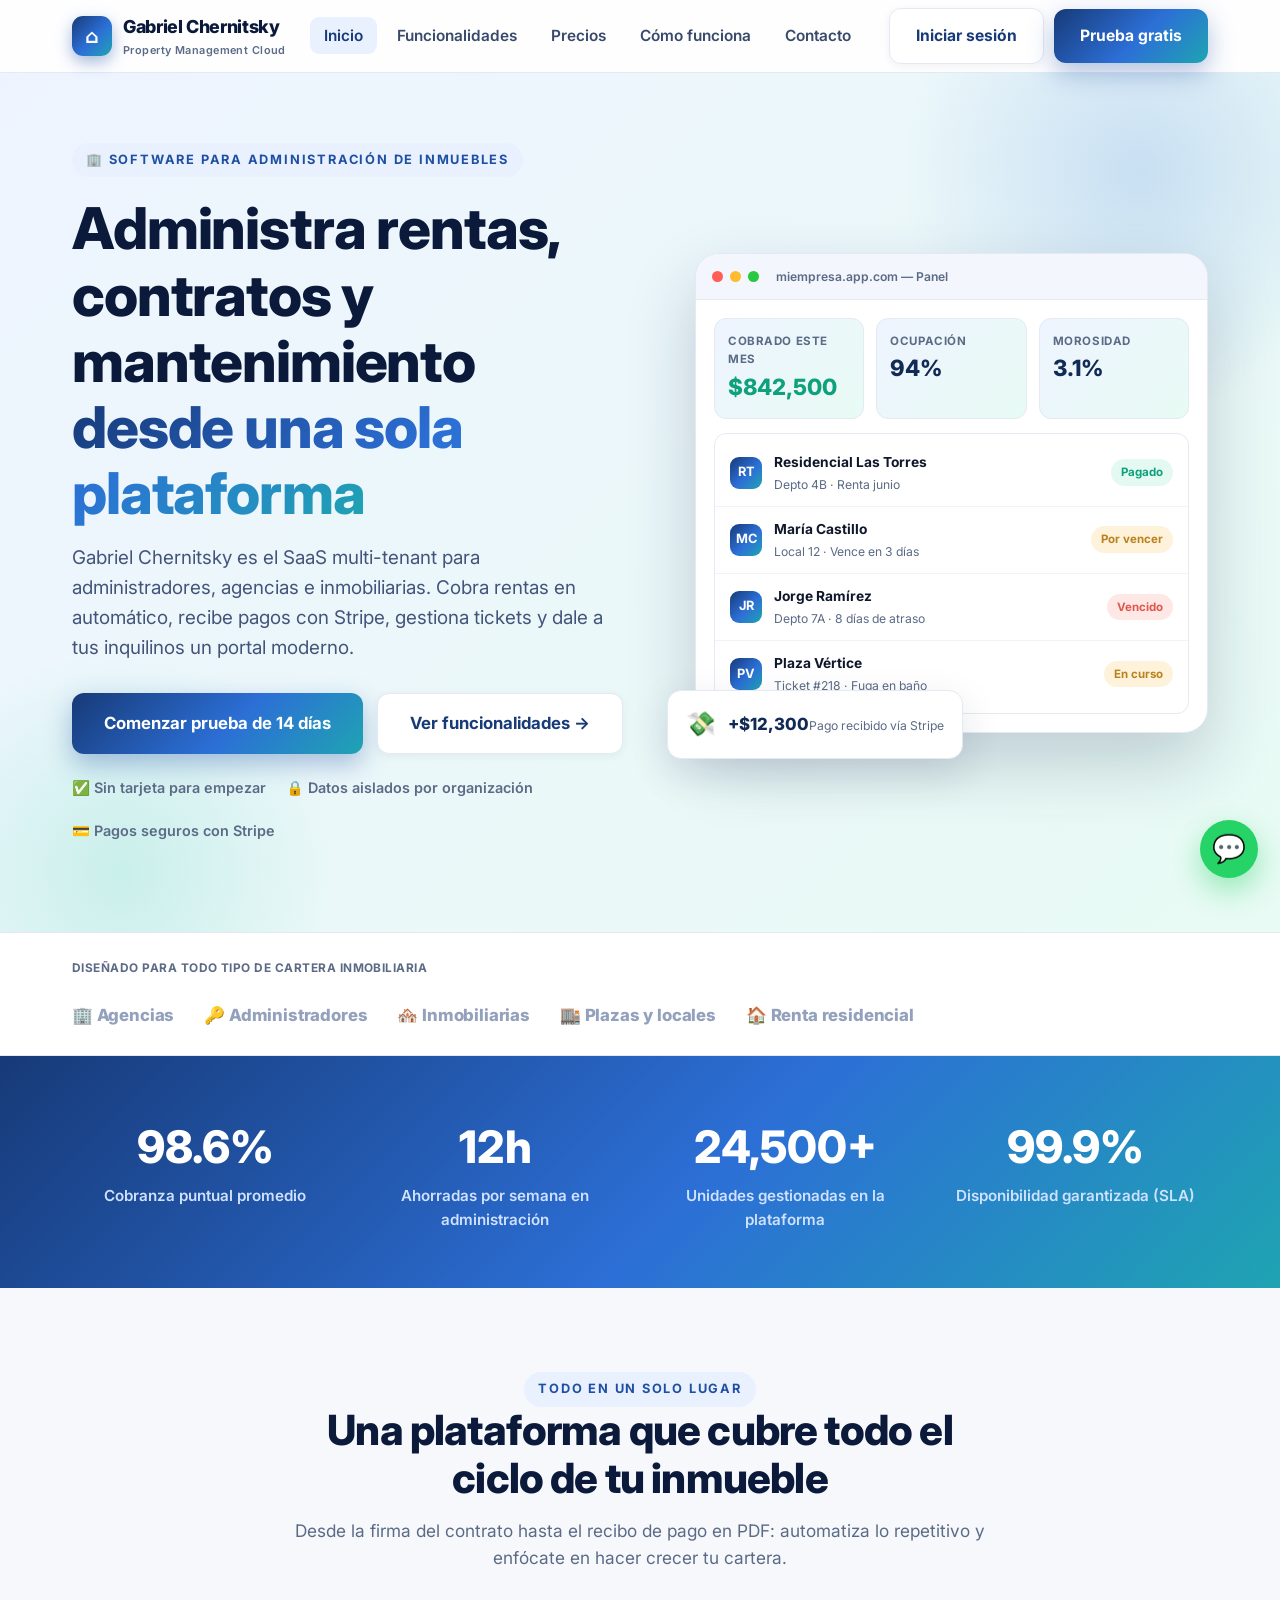
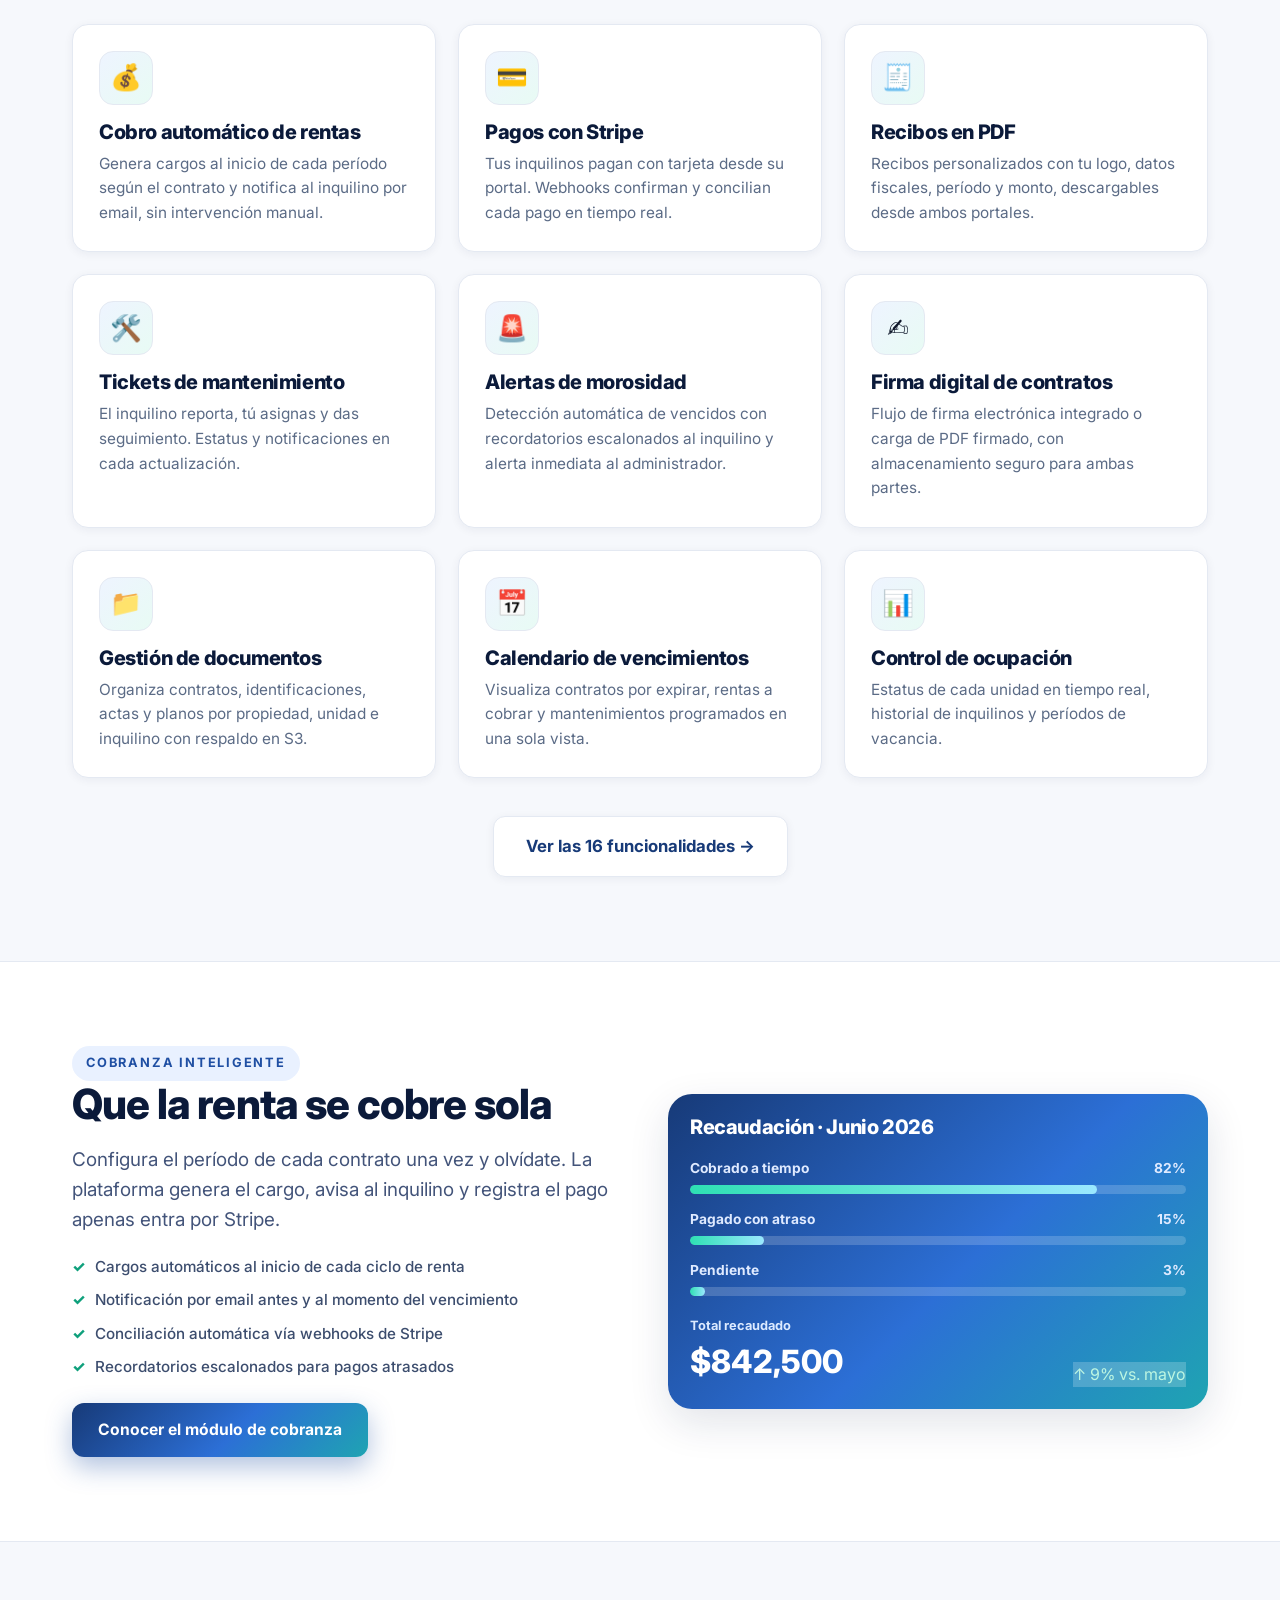
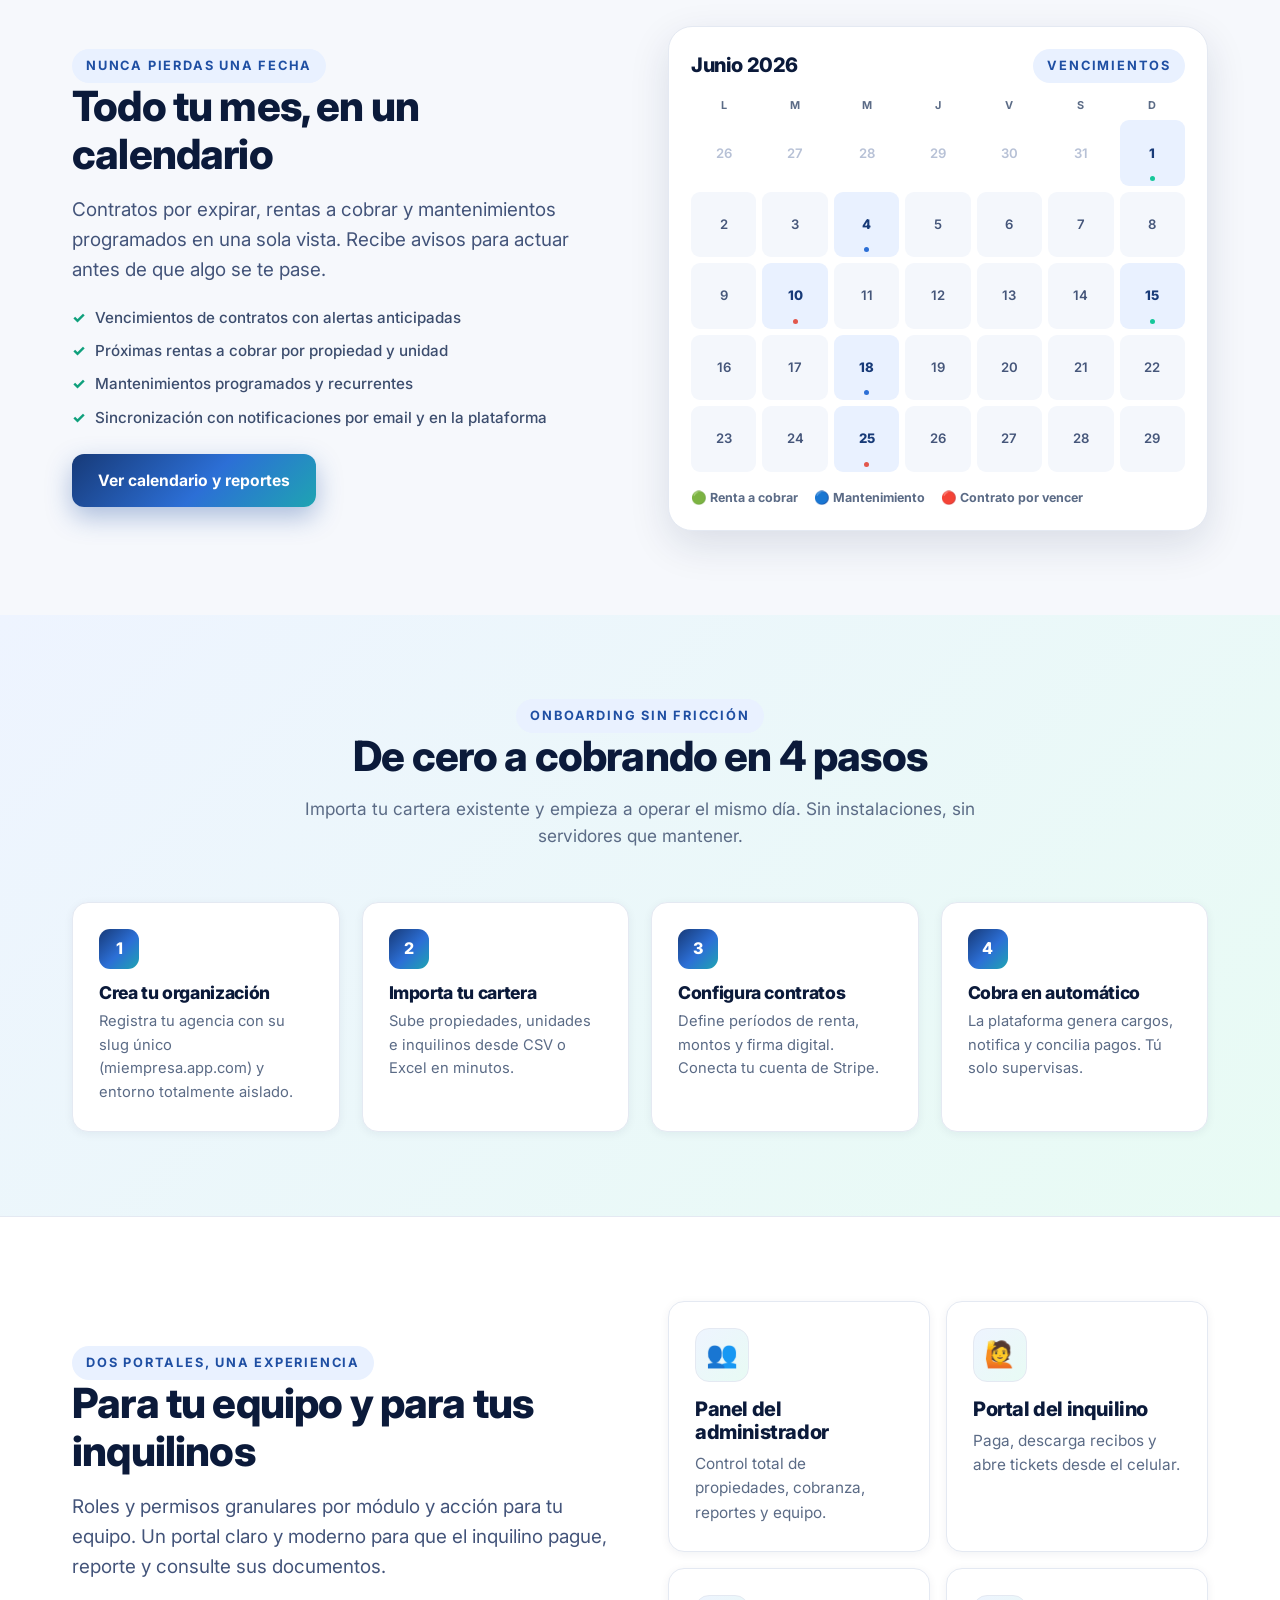
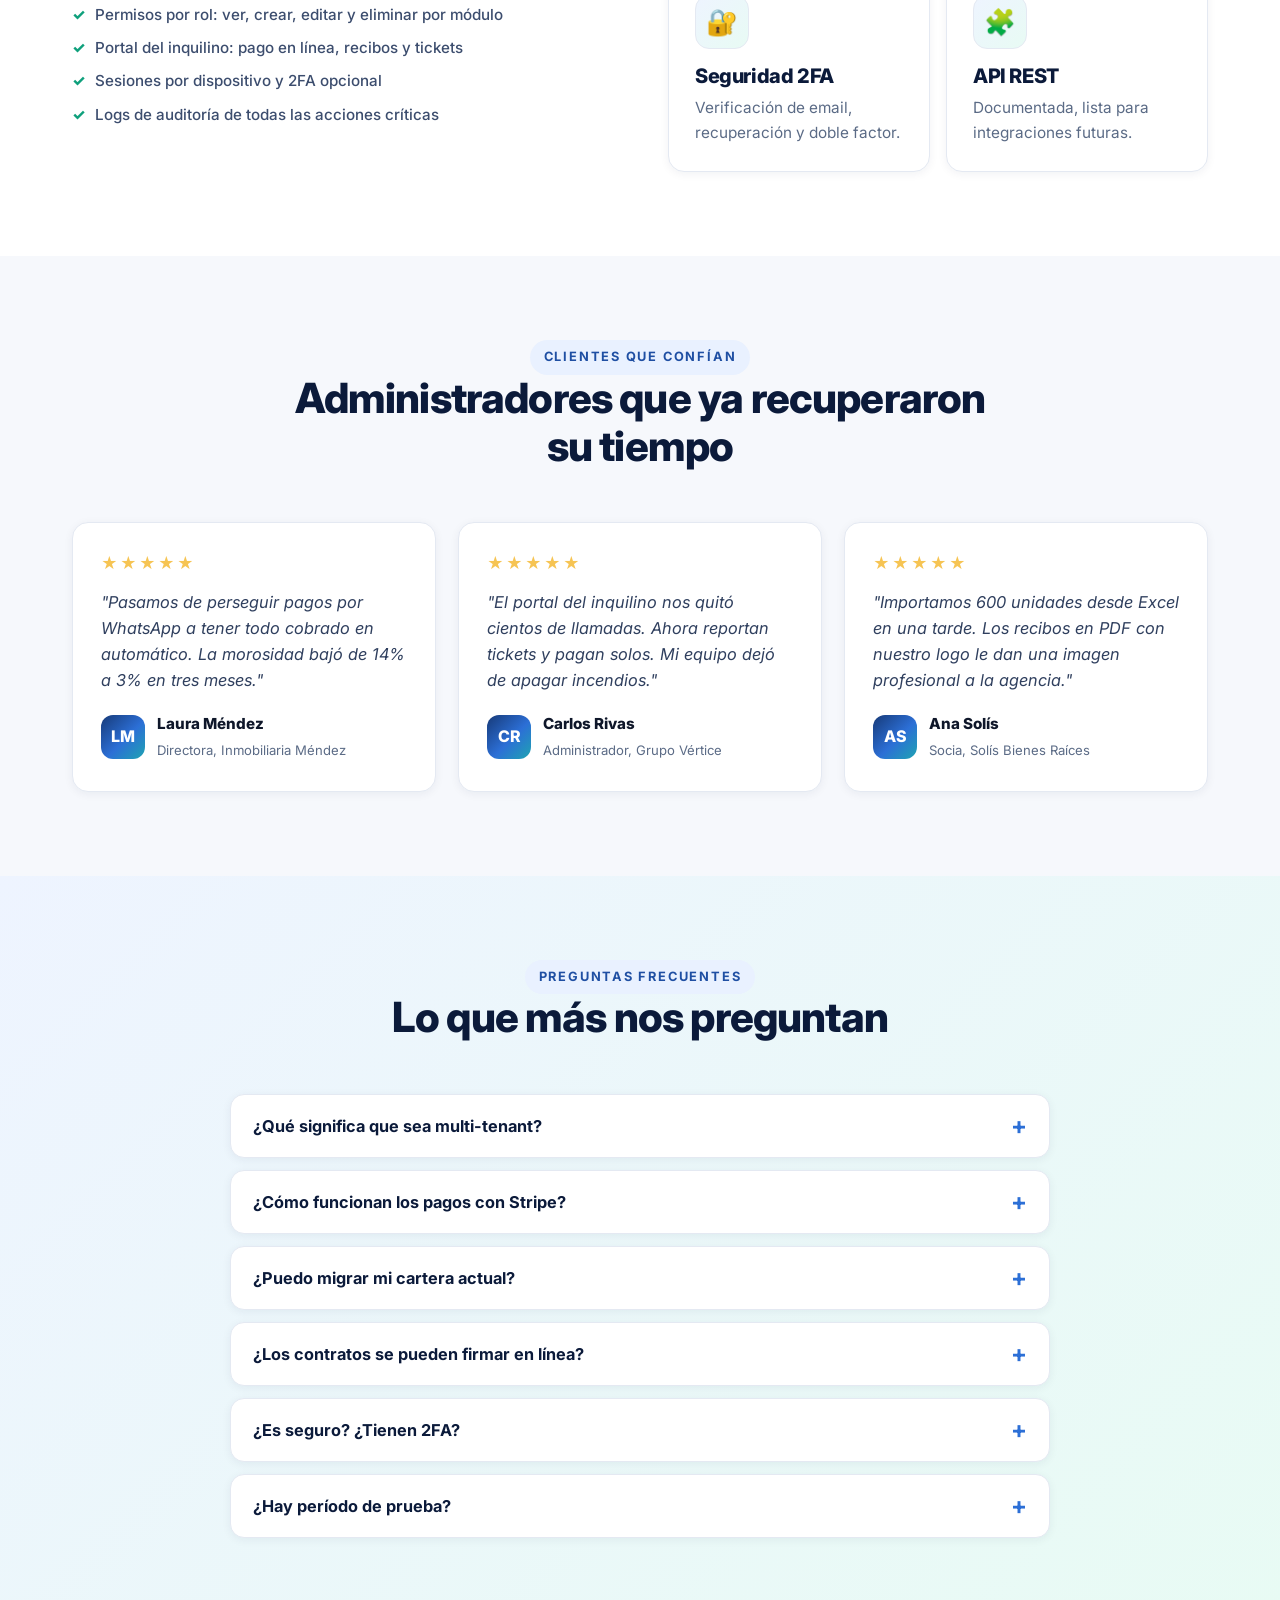
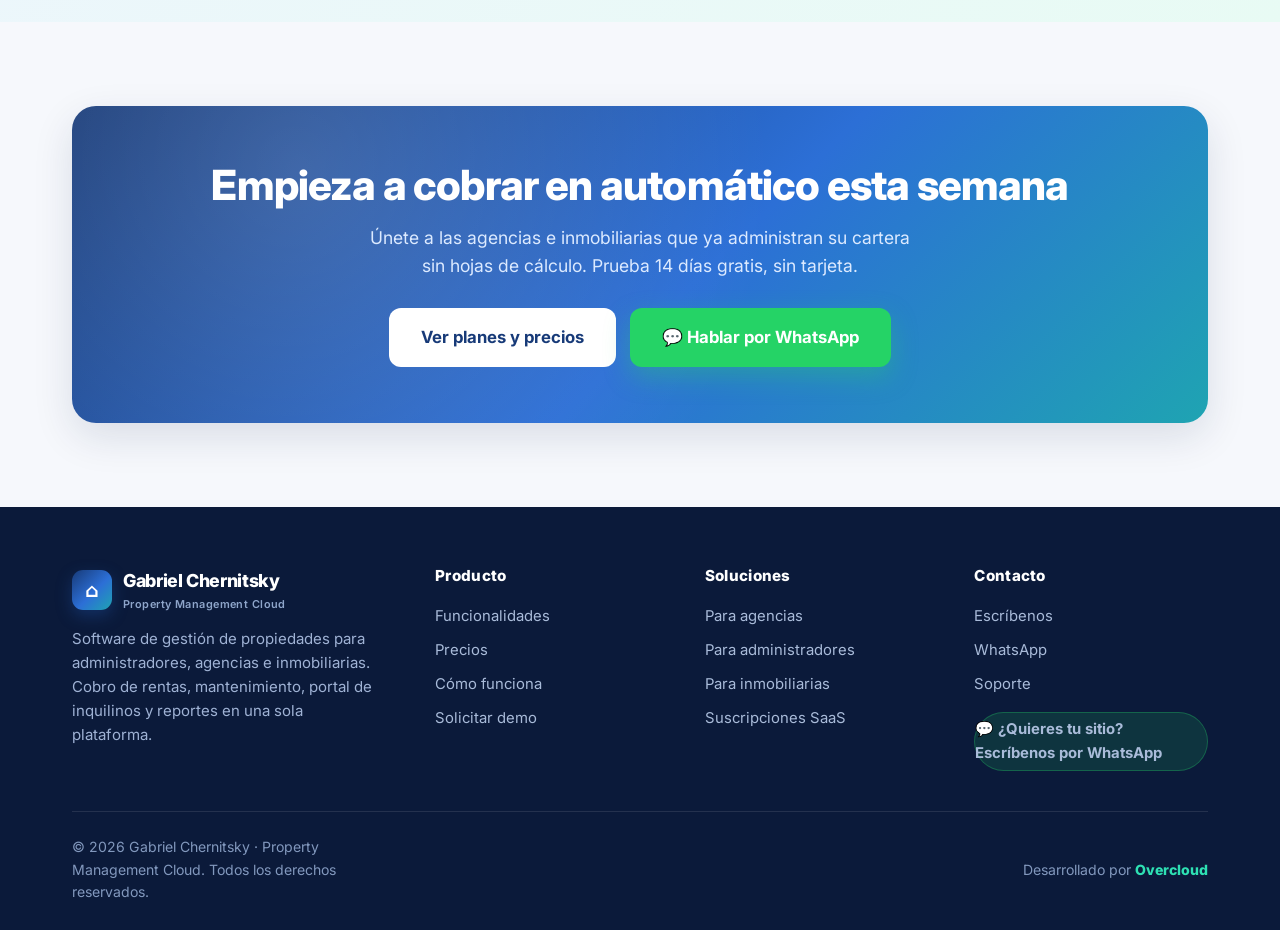
==== index.html @ b61ee00a "build" ====
<!DOCTYPE html>
<html lang="es">
<head>
<meta charset="UTF-8">
<meta name="viewport" content="width=device-width, initial-scale=1.0">
<title>Gabriel Chernitsky — Software de gestión de propiedades y rentas</title>
<meta name="description" content="Plataforma SaaS multi-tenant para administradores, agencias e inmobiliarias: cobro automático de rentas, pagos con Stripe, tickets de mantenimiento, portal de inquilinos y reportes.">
<link rel="preconnect" href="https://fonts.googleapis.com">
<link rel="preconnect" href="https://fonts.gstatic.com" crossorigin>
<link href="https://fonts.googleapis.com/css2?family=Inter:wght@400;500;600;700;800&display=swap" rel="stylesheet">
<link rel="stylesheet" href="styles.css">
<link rel="icon" href="data:image/svg+xml,%3Csvg xmlns='http://www.w3.org/2000/svg' viewBox='0 0 64 64'%3E%3Crect width='64' height='64' rx='14' fill='%232c6fd6'/%3E%3Ctext x='50%25' y='54%25' font-size='38' text-anchor='middle' dominant-baseline='middle' font-family='Arial' fill='white'%3E%E2%8C%82%3C/text%3E%3C/svg%3E">
</head>
<body>

<!-- HEADER -->
<header class="header">
  <div class="container">
    <nav class="nav">
      <a class="brand" href="index.html">
        <span class="brand-mark">⌂</span>
        <span>Gabriel Chernitsky<small>Property Management Cloud</small></span>
      </a>
      <ul class="nav-links">
        <li><a href="index.html" class="active">Inicio</a></li>
        <li><a href="funcionalidades.html">Funcionalidades</a></li>
        <li><a href="precios.html">Precios</a></li>
        <li><a href="index.html#como-funciona">Cómo funciona</a></li>
        <li><a href="contacto.html">Contacto</a></li>
      </ul>
      <div class="nav-cta">
        <a class="btn btn-ghost" href="contacto.html">Iniciar sesión</a>
        <a class="btn btn-primary" href="precios.html">Prueba gratis</a>
      </div>
      <button class="nav-toggle" aria-label="Menú"><span></span><span></span><span></span></button>
    </nav>
  </div>
</header>

<!-- HERO -->
<section class="hero">
  <div class="container">
    <div class="hero-copy">
      <span class="eyebrow">🏢 Software para administración de inmuebles</span>
      <h1>Administra rentas, contratos y mantenimiento <span class="grad">desde una sola plataforma</span></h1>
      <p class="lead">Gabriel Chernitsky es el SaaS multi-tenant para administradores, agencias e inmobiliarias. Cobra rentas en automático, recibe pagos con Stripe, gestiona tickets y dale a tus inquilinos un portal moderno.</p>
      <div class="hero-actions">
        <a class="btn btn-primary btn-lg" href="precios.html">Comenzar prueba de 14 días</a>
        <a class="btn btn-ghost btn-lg" href="funcionalidades.html">Ver funcionalidades →</a>
      </div>
      <div class="hero-trust">
        <span>✅ Sin tarjeta para empezar</span>
        <span>🔒 Datos aislados por organización</span>
        <span>💳 Pagos seguros con Stripe</span>
      </div>
    </div>
    <div class="hero-visual">
      <div class="mock">
        <div class="mock-bar"><i></i><i></i><i></i><small>miempresa.app.com — Panel</small></div>
        <div class="mock-body">
          <div class="mock-row">
            <div class="mini-stat"><div class="k">Cobrado este mes</div><div class="v up">$842,500</div></div>
            <div class="mini-stat"><div class="k">Ocupación</div><div class="v">94%</div></div>
            <div class="mini-stat"><div class="k">Morosidad</div><div class="v">3.1%</div></div>
          </div>
          <div class="mock-list">
            <div class="mock-li"><span class="av">RT</span><span><span class="nm">Residencial Las Torres</span><br><span class="sub">Depto 4B · Renta junio</span></span><span class="pill pill-ok">Pagado</span></div>
            <div class="mock-li"><span class="av">MC</span><span><span class="nm">María Castillo</span><br><span class="sub">Local 12 · Vence en 3 días</span></span><span class="pill pill-warn">Por vencer</span></div>
            <div class="mock-li"><span class="av">JR</span><span><span class="nm">Jorge Ramírez</span><br><span class="sub">Depto 7A · 8 días de atraso</span></span><span class="pill pill-due">Vencido</span></div>
            <div class="mock-li"><span class="av">PV</span><span><span class="nm">Plaza Vértice</span><br><span class="sub">Ticket #218 · Fuga en baño</span></span><span class="pill pill-warn">En curso</span></div>
          </div>
        </div>
      </div>
      <div class="float-card">
        <span class="ic">💸</span>
        <span><span class="t">+$12,300</span><span class="s">Pago recibido vía Stripe</span></span>
      </div>
    </div>
  </div>
</section>

<!-- TRUST STRIP -->
<section class="strip">
  <div class="container">
    <small>Diseñado para todo tipo de cartera inmobiliaria</small>
    <div class="strip-logos">
      <span>🏢 Agencias</span>
      <span>🔑 Administradores</span>
      <span>🏘️ Inmobiliarias</span>
      <span>🏬 Plazas y locales</span>
      <span>🏠 Renta residencial</span>
    </div>
  </div>
</section>

<!-- STATS -->
<section class="stats section--tight">
  <div class="container">
    <div class="grid">
      <div class="stat"><div class="num"><span data-count="98.6" data-suffix="%">0</span></div><div class="lbl">Cobranza puntual promedio</div></div>
      <div class="stat"><div class="num"><span data-count="12">0</span>h</div><div class="lbl">Ahorradas por semana en administración</div></div>
      <div class="stat"><div class="num"><span data-count="24500" data-suffix="+">0</span></div><div class="lbl">Unidades gestionadas en la plataforma</div></div>
      <div class="stat"><div class="num"><span data-count="99.9" data-suffix="%">0</span></div><div class="lbl">Disponibilidad garantizada (SLA)</div></div>
    </div>
  </div>
</section>

<!-- FEATURES -->
<section class="section" id="funcionalidades">
  <div class="container">
    <div class="section-head reveal">
      <span class="eyebrow">Todo en un solo lugar</span>
      <h2>Una plataforma que cubre todo el ciclo de tu inmueble</h2>
      <p>Desde la firma del contrato hasta el recibo de pago en PDF: automatiza lo repetitivo y enfócate en hacer crecer tu cartera.</p>
    </div>
    <div class="grid-3">
      <div class="card reveal"><div class="ico">💰</div><h3>Cobro automático de rentas</h3><p>Genera cargos al inicio de cada período según el contrato y notifica al inquilino por email, sin intervención manual.</p></div>
      <div class="card reveal"><div class="ico">💳</div><h3>Pagos con Stripe</h3><p>Tus inquilinos pagan con tarjeta desde su portal. Webhooks confirman y concilian cada pago en tiempo real.</p></div>
      <div class="card reveal"><div class="ico">🧾</div><h3>Recibos en PDF</h3><p>Recibos personalizados con tu logo, datos fiscales, período y monto, descargables desde ambos portales.</p></div>
      <div class="card reveal"><div class="ico">🛠️</div><h3>Tickets de mantenimiento</h3><p>El inquilino reporta, tú asignas y das seguimiento. Estatus y notificaciones en cada actualización.</p></div>
      <div class="card reveal"><div class="ico">🚨</div><h3>Alertas de morosidad</h3><p>Detección automática de vencidos con recordatorios escalonados al inquilino y alerta inmediata al administrador.</p></div>
      <div class="card reveal"><div class="ico">✍️</div><h3>Firma digital de contratos</h3><p>Flujo de firma electrónica integrado o carga de PDF firmado, con almacenamiento seguro para ambas partes.</p></div>
      <div class="card reveal"><div class="ico">📁</div><h3>Gestión de documentos</h3><p>Organiza contratos, identificaciones, actas y planos por propiedad, unidad e inquilino con respaldo en S3.</p></div>
      <div class="card reveal"><div class="ico">📅</div><h3>Calendario de vencimientos</h3><p>Visualiza contratos por expirar, rentas a cobrar y mantenimientos programados en una sola vista.</p></div>
      <div class="card reveal"><div class="ico">📊</div><h3>Control de ocupación</h3><p>Estatus de cada unidad en tiempo real, historial de inquilinos y períodos de vacancia.</p></div>
    </div>
    <div style="text-align:center; margin-top:38px" class="reveal">
      <a class="btn btn-ghost btn-lg" href="funcionalidades.html">Ver las 16 funcionalidades →</a>
    </div>
  </div>
</section>

<!-- SPLIT 1: cobranza -->
<section class="section" style="background:#fff; border-top:1px solid var(--line); border-bottom:1px solid var(--line)">
  <div class="container">
    <div class="split">
      <div class="split-copy reveal">
        <span class="eyebrow">Cobranza inteligente</span>
        <h2>Que la renta se cobre sola</h2>
        <p class="lead">Configura el período de cada contrato una vez y olvídate. La plataforma genera el cargo, avisa al inquilino y registra el pago apenas entra por Stripe.</p>
        <ul class="feat-list">
          <li>Cargos automáticos al inicio de cada ciclo de renta</li>
          <li>Notificación por email antes y al momento del vencimiento</li>
          <li>Conciliación automática vía webhooks de Stripe</li>
          <li>Recordatorios escalonados para pagos atrasados</li>
        </ul>
        <div style="margin-top:24px"><a class="btn btn-primary" href="funcionalidades.html#cobranza">Conocer el módulo de cobranza</a></div>
      </div>
      <div class="split-media reveal">
        <div class="panel panel-grad">
          <h3 style="margin-bottom:18px">Recaudación · Junio 2026</h3>
          <div class="bar"><div class="top"><span>Cobrado a tiempo</span><span>82%</span></div><div class="track"><div class="fill" style="width:82%"></div></div></div>
          <div class="bar"><div class="top"><span>Pagado con atraso</span><span>15%</span></div><div class="track"><div class="fill" style="width:15%"></div></div></div>
          <div class="bar"><div class="top"><span>Pendiente</span><span>3%</span></div><div class="track"><div class="fill" style="width:3%"></div></div></div>
          <div style="margin-top:20px; display:flex; justify-content:space-between; align-items:flex-end">
            <div><div style="font-size:.8rem; color:#dceaff; font-weight:700">Total recaudado</div><div class="big" style="font-size:2rem; font-weight:800">$842,500</div></div>
            <span class="pill pill-ok" style="background:rgba(255,255,255,.2); color:#bdf6e2">↑ 9% vs. mayo</span>
          </div>
        </div>
      </div>
    </div>
  </div>
</section>

<!-- SPLIT 2: calendario -->
<section class="section">
  <div class="container">
    <div class="split split--rev">
      <div class="split-media reveal">
        <div class="panel">
          <div style="display:flex; justify-content:space-between; align-items:center; margin-bottom:14px">
            <h3>Junio 2026</h3>
            <span class="eyebrow">Vencimientos</span>
          </div>
          <div class="cal">
            <span class="dow">L</span><span class="dow">M</span><span class="dow">M</span><span class="dow">J</span><span class="dow">V</span><span class="dow">S</span><span class="dow">D</span>
            <span class="d muted">26</span><span class="d muted">27</span><span class="d muted">28</span><span class="d muted">29</span><span class="d muted">30</span><span class="d muted">31</span><span class="d pay has">1</span>
            <span class="d">2</span><span class="d">3</span><span class="d has">4</span><span class="d">5</span><span class="d">6</span><span class="d">7</span><span class="d">8</span>
            <span class="d">9</span><span class="d due has">10</span><span class="d">11</span><span class="d">12</span><span class="d">13</span><span class="d">14</span><span class="d pay has">15</span>
            <span class="d">16</span><span class="d">17</span><span class="d has">18</span><span class="d">19</span><span class="d">20</span><span class="d">21</span><span class="d">22</span>
            <span class="d">23</span><span class="d">24</span><span class="d due has">25</span><span class="d">26</span><span class="d">27</span><span class="d">28</span><span class="d">29</span>
          </div>
          <div style="display:flex; gap:16px; margin-top:16px; font-size:.78rem; font-weight:700; color:var(--muted)">
            <span>🟢 Renta a cobrar</span><span>🔵 Mantenimiento</span><span>🔴 Contrato por vencer</span>
          </div>
        </div>
      </div>
      <div class="split-copy reveal">
        <span class="eyebrow">Nunca pierdas una fecha</span>
        <h2>Todo tu mes, en un calendario</h2>
        <p class="lead">Contratos por expirar, rentas a cobrar y mantenimientos programados en una sola vista. Recibe avisos para actuar antes de que algo se te pase.</p>
        <ul class="feat-list">
          <li>Vencimientos de contratos con alertas anticipadas</li>
          <li>Próximas rentas a cobrar por propiedad y unidad</li>
          <li>Mantenimientos programados y recurrentes</li>
          <li>Sincronización con notificaciones por email y en la plataforma</li>
        </ul>
        <div style="margin-top:24px"><a class="btn btn-primary" href="funcionalidades.html#calendario">Ver calendario y reportes</a></div>
      </div>
    </div>
  </div>
</section>

<!-- HOW IT WORKS -->
<section class="section" id="como-funciona" style="background:var(--grad-soft)">
  <div class="container">
    <div class="section-head reveal">
      <span class="eyebrow">Onboarding sin fricción</span>
      <h2>De cero a cobrando en 4 pasos</h2>
      <p>Importa tu cartera existente y empieza a operar el mismo día. Sin instalaciones, sin servidores que mantener.</p>
    </div>
    <div class="steps">
      <div class="step reveal"><div class="n">1</div><h3>Crea tu organización</h3><p>Registra tu agencia con su slug único (miempresa.app.com) y entorno totalmente aislado.</p></div>
      <div class="step reveal"><div class="n">2</div><h3>Importa tu cartera</h3><p>Sube propiedades, unidades e inquilinos desde CSV o Excel en minutos.</p></div>
      <div class="step reveal"><div class="n">3</div><h3>Configura contratos</h3><p>Define períodos de renta, montos y firma digital. Conecta tu cuenta de Stripe.</p></div>
      <div class="step reveal"><div class="n">4</div><h3>Cobra en automático</h3><p>La plataforma genera cargos, notifica y concilia pagos. Tú solo supervisas.</p></div>
    </div>
  </div>
</section>

<!-- PORTALES split -->
<section class="section" style="background:#fff; border-top:1px solid var(--line)">
  <div class="container">
    <div class="split">
      <div class="split-copy reveal">
        <span class="eyebrow">Dos portales, una experiencia</span>
        <h2>Para tu equipo y para tus inquilinos</h2>
        <p class="lead">Roles y permisos granulares por módulo y acción para tu equipo. Un portal claro y moderno para que el inquilino pague, reporte y consulte sus documentos.</p>
        <ul class="feat-list">
          <li>Permisos por rol: ver, crear, editar y eliminar por módulo</li>
          <li>Portal del inquilino: pago en línea, recibos y tickets</li>
          <li>Sesiones por dispositivo y 2FA opcional</li>
          <li>Logs de auditoría de todas las acciones críticas</li>
        </ul>
      </div>
      <div class="split-media reveal">
        <div class="grid-2" style="gap:16px">
          <div class="card"><div class="ico">👥</div><h3>Panel del administrador</h3><p>Control total de propiedades, cobranza, reportes y equipo.</p></div>
          <div class="card"><div class="ico">🙋</div><h3>Portal del inquilino</h3><p>Paga, descarga recibos y abre tickets desde el celular.</p></div>
          <div class="card"><div class="ico">🔐</div><h3>Seguridad 2FA</h3><p>Verificación de email, recuperación y doble factor.</p></div>
          <div class="card"><div class="ico">🧩</div><h3>API REST</h3><p>Documentada, lista para integraciones futuras.</p></div>
        </div>
      </div>
    </div>
  </div>
</section>

<!-- TESTIMONIALS -->
<section class="section">
  <div class="container">
    <div class="section-head reveal">
      <span class="eyebrow">Clientes que confían</span>
      <h2>Administradores que ya recuperaron su tiempo</h2>
    </div>
    <div class="grid-3">
      <div class="quote reveal">
        <div class="stars">★★★★★</div>
        <p>"Pasamos de perseguir pagos por WhatsApp a tener todo cobrado en automático. La morosidad bajó de 14% a 3% en tres meses."</p>
        <div class="who"><span class="av">LM</span><span><span class="nm">Laura Méndez</span><br><span class="rl">Directora, Inmobiliaria Méndez</span></span></div>
      </div>
      <div class="quote reveal">
        <div class="stars">★★★★★</div>
        <p>"El portal del inquilino nos quitó cientos de llamadas. Ahora reportan tickets y pagan solos. Mi equipo dejó de apagar incendios."</p>
        <div class="who"><span class="av">CR</span><span><span class="nm">Carlos Rivas</span><br><span class="rl">Administrador, Grupo Vértice</span></span></div>
      </div>
      <div class="quote reveal">
        <div class="stars">★★★★★</div>
        <p>"Importamos 600 unidades desde Excel en una tarde. Los recibos en PDF con nuestro logo le dan una imagen profesional a la agencia."</p>
        <div class="who"><span class="av">AS</span><span><span class="nm">Ana Solís</span><br><span class="rl">Socia, Solís Bienes Raíces</span></span></div>
      </div>
    </div>
  </div>
</section>

<!-- FAQ -->
<section class="section" style="background:var(--grad-soft)">
  <div class="container">
    <div class="section-head reveal">
      <span class="eyebrow">Preguntas frecuentes</span>
      <h2>Lo que más nos preguntan</h2>
    </div>
    <div class="faq">
      <div class="faq-item reveal"><button class="faq-q">¿Qué significa que sea multi-tenant?<span class="x">+</span></button><div class="faq-a"><p>Cada organización (agencia o administrador) opera en un entorno completamente aislado, con sus propios datos, configuración y subdominio o slug único como miempresa.app.com. Tus datos jamás se mezclan con los de otra organización.</p></div></div>
      <div class="faq-item reveal"><button class="faq-q">¿Cómo funcionan los pagos con Stripe?<span class="x">+</span></button><div class="faq-a"><p>Conectas tu cuenta de Stripe y tus inquilinos pagan con tarjeta de crédito o débito desde su portal. Los webhooks confirman cada pago en automático y concilian el saldo del contrato sin que tengas que registrar nada a mano.</p></div></div>
      <div class="faq-item reveal"><button class="faq-q">¿Puedo migrar mi cartera actual?<span class="x">+</span></button><div class="faq-a"><p>Sí. La importación masiva acepta archivos CSV y Excel para cargar propiedades, unidades e inquilinos. Es ideal para hacer onboarding rápido de carteras grandes ya existentes.</p></div></div>
      <div class="faq-item reveal"><button class="faq-q">¿Los contratos se pueden firmar en línea?<span class="x">+</span></button><div class="faq-a"><p>Cuentas con un flujo de firma digital integrado, o puedes cargar el PDF ya firmado. Todo queda almacenado de forma segura y accesible para ambas partes.</p></div></div>
      <div class="faq-item reveal"><button class="faq-q">¿Es seguro? ¿Tienen 2FA?<span class="x">+</span></button><div class="faq-a"><p>Sí. Login con email y contraseña, verificación de email, recuperación de contraseña, sesiones por dispositivo y autenticación de dos factores (2FA) opcional. Además, registramos logs de auditoría de todas las acciones críticas.</p></div></div>
      <div class="faq-item reveal"><button class="faq-q">¿Hay período de prueba?<span class="x">+</span></button><div class="faq-a"><p>Sí, todos los planes incluyen 14 días de prueba gratuita sin tarjeta. Puedes hacer upgrade, downgrade o cancelar cuando quieras gracias a Stripe Billing.</p></div></div>
    </div>
  </div>
</section>

<!-- CTA -->
<section class="section">
  <div class="container">
    <div class="cta-band reveal">
      <h2>Empieza a cobrar en automático esta semana</h2>
      <p>Únete a las agencias e inmobiliarias que ya administran su cartera sin hojas de cálculo. Prueba 14 días gratis, sin tarjeta.</p>
      <div class="acts">
        <a class="btn btn-light btn-lg" href="precios.html">Ver planes y precios</a>
        <a class="btn btn-wa btn-lg" href="https://wa.me/5215594356241" target="_blank" rel="noopener">💬 Hablar por WhatsApp</a>
      </div>
    </div>
  </div>
</section>

<!-- FOOTER -->
<footer class="footer">
  <div class="container">
    <div class="footer-top">
      <div>
        <a class="brand" href="index.html"><span class="brand-mark">⌂</span><span>Gabriel Chernitsky<small>Property Management Cloud</small></span></a>
        <p>Software de gestión de propiedades para administradores, agencias e inmobiliarias. Cobro de rentas, mantenimiento, portal de inquilinos y reportes en una sola plataforma.</p>
      </div>
      <div class="footer-col">
        <h4>Producto</h4>
        <a href="funcionalidades.html">Funcionalidades</a>
        <a href="precios.html">Precios</a>
        <a href="index.html#como-funciona">Cómo funciona</a>
        <a href="contacto.html">Solicitar demo</a>
      </div>
      <div class="footer-col">
        <h4>Soluciones</h4>
        <a href="funcionalidades.html">Para agencias</a>
        <a href="funcionalidades.html">Para administradores</a>
        <a href="funcionalidades.html">Para inmobiliarias</a>
        <a href="precios.html">Suscripciones SaaS</a>
      </div>
      <div class="footer-col">
        <h4>Contacto</h4>
        <a href="contacto.html">Escríbenos</a>
        <a href="https://wa.me/5215594356241" target="_blank" rel="noopener">WhatsApp</a>
        <a href="contacto.html">Soporte</a>
        <a class="footer-wa" href="https://wa.me/5215594356241" target="_blank" rel="noopener" style="margin-top:10px">💬 ¿Quieres tu sitio? Escríbenos por WhatsApp</a>
      </div>
    </div>
    <div class="footer-bottom">
      <p>© <span data-year-now>2026</span> Gabriel Chernitsky · Property Management Cloud. Todos los derechos reservados.</p>
      <p>Desarrollado por <a class="oc" href="https://wa.me/5215594356241" target="_blank" rel="noopener">Overcloud</a></p>
    </div>
  </div>
</footer>

<a class="wa-float" href="https://wa.me/5215594356241" target="_blank" rel="noopener" aria-label="WhatsApp">💬</a>

<script src="main.js"></script>
</body>
</html>
---- styles.css ----
/* ===========================================================
   Gabriel Chernitsky — SaaS de Gestión de Propiedades
   Diseño por Overcloud
   =========================================================== */

:root {
  --brand-900: #0b1a3a;
  --brand-800: #112a56;
  --brand-700: #173a78;
  --brand-600: #1f4fa3;
  --brand-500: #2c6fd6;
  --brand-400: #4f93f0;
  --accent-500: #16c79a;
  --accent-400: #2ee0b3;
  --accent-600: #0fa07c;
  --gold: #f6c453;
  --ink: #0f172a;
  --muted: #5b6b86;
  --line: #e4e9f2;
  --bg: #f6f8fc;
  --white: #ffffff;
  --danger: #e2574c;
  --shadow-sm: 0 2px 10px rgba(15, 30, 70, .06);
  --shadow: 0 14px 40px rgba(15, 30, 70, .12);
  --shadow-lg: 0 30px 70px rgba(15, 30, 70, .20);
  --radius: 16px;
  --radius-lg: 24px;
  --grad-brand: linear-gradient(135deg, #173a78 0%, #2c6fd6 55%, #16c79a 130%);
  --grad-soft: linear-gradient(135deg, #eef4ff 0%, #e8fbf4 100%);
  --maxw: 1180px;
  --font: 'Inter', system-ui, -apple-system, 'Segoe UI', Roboto, Helvetica, Arial, sans-serif;
}

* { box-sizing: border-box; margin: 0; padding: 0; }
html { scroll-behavior: smooth; -webkit-text-size-adjust: 100%; }
body {
  font-family: var(--font);
  color: var(--ink);
  background: var(--bg);
  line-height: 1.6;
  overflow-x: hidden;
}
a { color: inherit; text-decoration: none; }
img { max-width: 100%; display: block; }
ul { list-style: none; }

.container { width: 100%; max-width: var(--maxw); margin: 0 auto; padding: 0 22px; }
.section { padding: 84px 0; }
.section--tight { padding: 56px 0; }

/* ---------- Typography ---------- */
h1, h2, h3, h4 { line-height: 1.15; letter-spacing: -.02em; font-weight: 800; color: var(--brand-900); }
h1 { font-size: clamp(2.1rem, 5vw, 3.6rem); }
h2 { font-size: clamp(1.7rem, 3.6vw, 2.6rem); }
h3 { font-size: 1.25rem; }
p { color: var(--muted); }
.lead { font-size: 1.18rem; color: #43547a; }

.eyebrow {
  display: inline-flex; align-items: center; gap: 8px;
  font-size: .8rem; font-weight: 700; letter-spacing: .14em; text-transform: uppercase;
  color: var(--brand-600); background: #e9f1ff; padding: 7px 14px; border-radius: 999px;
}
.eyebrow--light { color: #cfe1ff; background: rgba(255,255,255,.12); }

.section-head { max-width: 720px; margin: 0 auto 52px; text-align: center; }
.section-head p { margin-top: 14px; font-size: 1.08rem; }

/* ---------- Buttons ---------- */
.btn {
  display: inline-flex; align-items: center; justify-content: center; gap: 9px;
  font-weight: 700; font-size: .98rem; padding: 14px 26px; border-radius: 12px;
  cursor: pointer; border: 0; transition: transform .18s ease, box-shadow .18s ease, background .18s; white-space: nowrap;
}
.btn:active { transform: translateY(1px); }
.btn-primary { background: var(--grad-brand); color: #fff; box-shadow: 0 10px 26px rgba(31,79,163,.35); }
.btn-primary:hover { transform: translateY(-2px); box-shadow: 0 16px 34px rgba(31,79,163,.42); }
.btn-ghost { background: #fff; color: var(--brand-700); border: 1.5px solid var(--line); box-shadow: var(--shadow-sm); }
.btn-ghost:hover { border-color: var(--brand-400); color: var(--brand-600); transform: translateY(-2px); }
.btn-light { background: #fff; color: var(--brand-700); }
.btn-light:hover { transform: translateY(-2px); box-shadow: var(--shadow); }
.btn-wa { background: #25d366; color: #fff; box-shadow: 0 10px 26px rgba(37,211,102,.35); }
.btn-wa:hover { transform: translateY(-2px); box-shadow: 0 16px 32px rgba(37,211,102,.45); }
.btn-lg { padding: 16px 32px; font-size: 1.05rem; }
.btn-block { width: 100%; }

/* ---------- Header ---------- */
.header {
  position: sticky; top: 0; z-index: 100;
  background: rgba(255,255,255,.82); backdrop-filter: blur(14px);
  border-bottom: 1px solid var(--line);
}
.nav { display: flex; align-items: center; justify-content: space-between; height: 72px; gap: 20px; }
.brand { display: flex; align-items: center; gap: 11px; font-weight: 800; color: var(--brand-900); font-size: 1.12rem; letter-spacing: -.02em; }
.brand-mark {
  width: 40px; height: 40px; border-radius: 11px; background: var(--grad-brand);
  display: grid; place-items: center; color: #fff; font-size: 1.2rem; box-shadow: 0 6px 16px rgba(31,79,163,.4);
}
.brand small { display: block; font-size: .68rem; font-weight: 600; color: var(--muted); letter-spacing: .04em; }
.nav-links { display: flex; align-items: center; gap: 6px; }
.nav-links a { padding: 9px 14px; border-radius: 9px; font-weight: 600; color: #38496b; font-size: .96rem; transition: background .15s, color .15s; }
.nav-links a:hover { background: #eef3fb; color: var(--brand-700); }
.nav-links a.active { color: var(--brand-700); background: #e9f1ff; }
.nav-cta { display: flex; align-items: center; gap: 10px; }
.nav-toggle { display: none; background: none; border: 0; cursor: pointer; flex-direction: column; gap: 5px; padding: 8px; }
.nav-toggle span { width: 24px; height: 2.5px; background: var(--brand-800); border-radius: 2px; transition: .25s; }

/* ---------- Hero ---------- */
.hero { position: relative; background: var(--grad-soft); overflow: hidden; padding: 70px 0 90px; }
.hero::before {
  content: ""; position: absolute; top: -160px; right: -120px; width: 520px; height: 520px;
  background: radial-gradient(circle at center, rgba(44,111,214,.18), transparent 65%); border-radius: 50%;
}
.hero::after {
  content: ""; position: absolute; bottom: -180px; left: -120px; width: 480px; height: 480px;
  background: radial-gradient(circle at center, rgba(22,199,154,.16), transparent 65%); border-radius: 50%;
}
.hero .container { position: relative; z-index: 2; display: grid; grid-template-columns: 1.05fr .95fr; gap: 56px; align-items: center; }
.hero h1 { margin: 18px 0 16px; }
.hero h1 .grad { background: var(--grad-brand); -webkit-background-clip: text; background-clip: text; -webkit-text-fill-color: transparent; }
.hero .lead { max-width: 540px; }
.hero-actions { display: flex; flex-wrap: wrap; gap: 14px; margin: 30px 0 22px; }
.hero-trust { display: flex; flex-wrap: wrap; gap: 20px; color: var(--muted); font-size: .9rem; font-weight: 600; }
.hero-trust span { display: inline-flex; align-items: center; gap: 7px; }

/* Hero visual — dashboard mock */
.hero-visual { position: relative; }
.mock {
  background: #fff; border-radius: var(--radius-lg); box-shadow: var(--shadow-lg);
  border: 1px solid var(--line); overflow: hidden;
}
.mock-bar { display: flex; align-items: center; gap: 7px; padding: 13px 16px; background: #f3f6fc; border-bottom: 1px solid var(--line); }
.mock-bar i { width: 11px; height: 11px; border-radius: 50%; display: inline-block; }
.mock-bar i:nth-child(1){ background:#ff5f57;} .mock-bar i:nth-child(2){ background:#febc2e;} .mock-bar i:nth-child(3){ background:#28c840;}
.mock-bar small { margin-left: 10px; color: var(--muted); font-weight: 600; font-size: .76rem; }
.mock-body { padding: 18px; }
.mock-row { display: flex; gap: 12px; margin-bottom: 14px; }
.mini-stat { flex: 1; background: var(--grad-soft); border: 1px solid var(--line); border-radius: 12px; padding: 13px; }
.mini-stat .k { font-size: .72rem; color: var(--muted); font-weight: 700; text-transform: uppercase; letter-spacing: .05em; }
.mini-stat .v { font-size: 1.4rem; font-weight: 800; color: var(--brand-800); }
.mini-stat .v.up { color: var(--accent-600); }
.mock-list { background: #fff; border: 1px solid var(--line); border-radius: 12px; padding: 6px 0; }
.mock-li { display: flex; align-items: center; gap: 12px; padding: 11px 15px; border-bottom: 1px solid #f0f3f9; font-size: .86rem; }
.mock-li:last-child { border-bottom: 0; }
.mock-li .av { width: 32px; height: 32px; border-radius: 9px; background: var(--grad-brand); display: grid; place-items: center; color: #fff; font-weight: 700; font-size: .8rem; }
.mock-li .nm { font-weight: 700; color: var(--ink); }
.mock-li .sub { color: var(--muted); font-size: .76rem; }
.mock-li .pill { margin-left: auto; font-size: .72rem; font-weight: 700; padding: 4px 10px; border-radius: 999px; }
.pill-ok { background: #e3f9f1; color: var(--accent-600); }
.pill-warn { background: #fff2db; color: #b9821c; }
.pill-due { background: #fde8e6; color: var(--danger); }
.float-card {
  position: absolute; bottom: -26px; left: -28px; background: #fff; border-radius: 14px; padding: 14px 18px;
  box-shadow: var(--shadow); display: flex; align-items: center; gap: 12px; border: 1px solid var(--line);
}
.float-card .ic { font-size: 1.5rem; }
.float-card .t { font-weight: 800; color: var(--brand-800); font-size: 1.05rem; }
.float-card .s { font-size: .76rem; color: var(--muted); }

/* ---------- Logos / trust strip ---------- */
.strip { background: #fff; border-top: 1px solid var(--line); border-bottom: 1px solid var(--line); }
.strip .container { display: flex; align-items: center; justify-content: space-between; gap: 24px; flex-wrap: wrap; padding-top: 26px; padding-bottom: 26px; }
.strip small { font-weight: 700; color: var(--muted); letter-spacing: .04em; text-transform: uppercase; font-size: .74rem; }
.strip-logos { display: flex; gap: 30px; flex-wrap: wrap; align-items: center; }
.strip-logos span { font-weight: 800; color: #93a1bd; font-size: 1.05rem; letter-spacing: -.01em; display: inline-flex; align-items: center; gap: 7px; }

/* ---------- Stats band ---------- */
.stats { background: var(--grad-brand); color: #fff; }
.stats .grid { display: grid; grid-template-columns: repeat(4, 1fr); gap: 24px; text-align: center; }
.stat .num { font-size: clamp(2rem, 4vw, 2.8rem); font-weight: 800; color: #fff; }
.stat .lbl { color: #cfe1ff; font-weight: 600; font-size: .95rem; }

/* ---------- Feature grid ---------- */
.grid-3 { display: grid; grid-template-columns: repeat(3, 1fr); gap: 22px; }
.grid-2 { display: grid; grid-template-columns: repeat(2, 1fr); gap: 22px; }
.grid-4 { display: grid; grid-template-columns: repeat(4, 1fr); gap: 20px; }
.card {
  background: #fff; border: 1px solid var(--line); border-radius: var(--radius); padding: 26px;
  box-shadow: var(--shadow-sm); transition: transform .2s, box-shadow .2s, border-color .2s;
}
.card:hover { transform: translateY(-5px); box-shadow: var(--shadow); border-color: #cfe0ff; }
.card .ico {
  width: 54px; height: 54px; border-radius: 14px; display: grid; place-items: center; font-size: 1.6rem;
  background: var(--grad-soft); margin-bottom: 16px; border: 1px solid var(--line);
}
.card h3 { margin-bottom: 8px; }
.card p { font-size: .96rem; }

/* feature with check list */
.feat-list { margin-top: 14px; display: flex; flex-direction: column; gap: 9px; }
.feat-list li { display: flex; gap: 10px; align-items: flex-start; color: #3c4d6e; font-size: .95rem; font-weight: 500; }
.feat-list li::before { content: "✓"; color: var(--accent-600); font-weight: 800; flex: none; }

/* ---------- Split sections ---------- */
.split { display: grid; grid-template-columns: 1fr 1fr; gap: 56px; align-items: center; }
.split--rev .split-media { order: 2; }
.split h2 { margin-bottom: 16px; }
.split .lead { margin-bottom: 20px; }
.panel {
  background: #fff; border: 1px solid var(--line); border-radius: var(--radius-lg);
  box-shadow: var(--shadow); padding: 22px; position: relative; overflow: hidden;
}
.panel-grad { background: var(--grad-brand); color: #fff; border: 0; }
.panel-grad h3, .panel-grad .big { color: #fff; }

/* progress bars */
.bar { margin-bottom: 14px; }
.bar .top { display: flex; justify-content: space-between; font-size: .86rem; font-weight: 700; color: #3c4d6e; margin-bottom: 6px; }
.bar .track { height: 9px; background: #eaf0fa; border-radius: 999px; overflow: hidden; }
.bar .fill { height: 100%; border-radius: 999px; background: var(--grad-brand); }
.panel-grad .bar .track { background: rgba(255,255,255,.18); }
.panel-grad .bar .fill { background: linear-gradient(90deg,#2ee0b3,#9be8ff); }
.panel-grad .bar .top { color: #dfeaff; }

/* mini calendar */
.cal { display: grid; grid-template-columns: repeat(7, 1fr); gap: 6px; }
.cal .dow { font-size: .68rem; text-transform: uppercase; color: var(--muted); font-weight: 700; text-align: center; }
.cal .d { aspect-ratio: 1; display: grid; place-items: center; border-radius: 9px; font-size: .82rem; font-weight: 600; color: #45567a; background: #f4f7fc; }
.cal .d.has { background: #e9f1ff; color: var(--brand-700); font-weight: 800; position: relative; }
.cal .d.has::after { content:""; position:absolute; bottom:5px; width:5px; height:5px; border-radius:50%; background:var(--brand-500); }
.cal .d.pay.has::after { background: var(--accent-500); }
.cal .d.due.has::after { background: var(--danger); }
.cal .d.muted { color: #b7c1d6; background: transparent; }

/* ---------- How it works ---------- */
.steps { display: grid; grid-template-columns: repeat(4,1fr); gap: 22px; counter-reset: step; }
.step { background:#fff; border:1px solid var(--line); border-radius: var(--radius); padding: 26px; position: relative; box-shadow: var(--shadow-sm); }
.step .n { width: 40px; height: 40px; border-radius: 11px; background: var(--grad-brand); color:#fff; font-weight:800; display:grid; place-items:center; margin-bottom: 14px; }
.step h3 { margin-bottom: 7px; font-size: 1.1rem; }
.step p { font-size: .92rem; }

/* ---------- Pricing ---------- */
.toggle-wrap { display:flex; align-items:center; justify-content:center; gap:14px; margin-bottom: 36px; }
.toggle-wrap span { font-weight:700; color: var(--muted); font-size: .95rem; }
.toggle-wrap span.on { color: var(--brand-700); }
.switch { position: relative; width: 56px; height: 30px; background: var(--brand-500); border-radius: 999px; cursor: pointer; border:0; transition: background .2s; }
.switch::after { content:""; position:absolute; top:3px; left:3px; width:24px; height:24px; background:#fff; border-radius:50%; transition: transform .22s; box-shadow: 0 2px 6px rgba(0,0,0,.2); }
.switch.year::after { transform: translateX(26px); }
.save-tag { background:#e3f9f1; color: var(--accent-600); font-weight:800; font-size:.74rem; padding:4px 10px; border-radius:999px; }

.plans { display:grid; grid-template-columns: repeat(3,1fr); gap: 24px; align-items: stretch; }
.plan { background:#fff; border:1.5px solid var(--line); border-radius: var(--radius-lg); padding: 30px; display:flex; flex-direction:column; box-shadow: var(--shadow-sm); transition: transform .2s, box-shadow .2s; }
.plan:hover { transform: translateY(-5px); box-shadow: var(--shadow); }
.plan.feat { border-color: var(--brand-500); box-shadow: var(--shadow); position: relative; }
.plan.feat::before { content:"Más popular"; position:absolute; top:-13px; left:50%; transform:translateX(-50%); background: var(--grad-brand); color:#fff; font-weight:800; font-size:.74rem; padding:6px 16px; border-radius:999px; box-shadow: var(--shadow-sm); }
.plan h3 { font-size: 1.3rem; }
.plan .desc { font-size: .92rem; margin: 6px 0 18px; min-height: 42px; }
.plan .price { display:flex; align-items:flex-end; gap:6px; margin-bottom: 4px; }
.plan .price .amt { font-size: 2.6rem; font-weight: 800; color: var(--brand-900); letter-spacing:-.03em; }
.plan .price .per { color: var(--muted); font-weight:600; margin-bottom: 9px; }
.plan .note { font-size:.8rem; color: var(--muted); margin-bottom: 22px; }
.plan .feat-list { flex: 1; margin-bottom: 24px; }
.plan .btn { width:100%; }

/* ---------- Testimonials ---------- */
.quote { background:#fff; border:1px solid var(--line); border-radius: var(--radius); padding: 28px; box-shadow: var(--shadow-sm); }
.quote .stars { color: var(--gold); margin-bottom: 12px; letter-spacing:2px; }
.quote p { color: #2f3f5e; font-size: 1.02rem; font-style: italic; }
.quote .who { display:flex; align-items:center; gap:12px; margin-top: 18px; }
.quote .who .av { width:44px; height:44px; border-radius:12px; background: var(--grad-brand); color:#fff; font-weight:800; display:grid; place-items:center; }
.quote .who .nm { font-weight:800; color: var(--ink); font-size:.95rem; }
.quote .who .rl { color: var(--muted); font-size:.82rem; }

/* ---------- FAQ ---------- */
.faq { max-width: 820px; margin: 0 auto; display:flex; flex-direction:column; gap:12px; }
.faq-item { background:#fff; border:1px solid var(--line); border-radius: 14px; overflow:hidden; box-shadow: var(--shadow-sm); }
.faq-q { width:100%; text-align:left; background:none; border:0; padding: 19px 22px; font-weight:700; color: var(--brand-900); font-size: 1.02rem; cursor:pointer; display:flex; justify-content:space-between; align-items:center; gap:14px; font-family: var(--font); }
.faq-q .x { font-size: 1.5rem; color: var(--brand-500); transition: transform .2s; flex:none; line-height: 1; }
.faq-item.open .faq-q .x { transform: rotate(45deg); }
.faq-a { max-height:0; overflow:hidden; transition: max-height .3s ease; }
.faq-a p { padding: 0 22px 20px; font-size: .96rem; }

/* ---------- CTA band ---------- */
.cta-band { background: var(--grad-brand); border-radius: var(--radius-lg); padding: 56px; text-align:center; color:#fff; position:relative; overflow:hidden; box-shadow: var(--shadow); }
.cta-band::before { content:""; position:absolute; inset:0; background: radial-gradient(circle at 20% 20%, rgba(255,255,255,.15), transparent 50%); }
.cta-band h2 { color:#fff; position:relative; }
.cta-band p { color:#dceaff; position:relative; max-width: 560px; margin: 14px auto 28px; font-size:1.1rem; }
.cta-band .acts { display:flex; gap:14px; justify-content:center; flex-wrap:wrap; position:relative; }

/* ---------- Page hero (interior) ---------- */
.pagehero { background: var(--grad-soft); padding: 60px 0; text-align:center; position:relative; overflow:hidden; }
.pagehero::before { content:""; position:absolute; top:-120px; right:-80px; width:360px; height:360px; background: radial-gradient(circle, rgba(44,111,214,.14), transparent 65%); border-radius:50%; }
.pagehero .container { position:relative; z-index:2; }
.pagehero p { max-width: 640px; margin: 14px auto 0; font-size: 1.12rem; }

/* ---------- Contact ---------- */
.contact-grid { display:grid; grid-template-columns: 1.1fr .9fr; gap: 40px; align-items:start; }
.form { background:#fff; border:1px solid var(--line); border-radius: var(--radius-lg); padding: 30px; box-shadow: var(--shadow); }
.field { margin-bottom: 16px; }
.field label { display:block; font-weight:700; font-size:.86rem; color: var(--brand-800); margin-bottom: 7px; }
.field input, .field select, .field textarea {
  width:100%; padding: 12px 14px; border:1.5px solid var(--line); border-radius: 11px; font-family: var(--font); font-size: .96rem; color: var(--ink); background:#fbfcfe; transition: border-color .15s, box-shadow .15s;
}
.field input:focus, .field select:focus, .field textarea:focus { outline:none; border-color: var(--brand-400); box-shadow: 0 0 0 4px rgba(79,147,240,.14); }
.field textarea { resize: vertical; min-height: 120px; }
.form-row { display:grid; grid-template-columns:1fr 1fr; gap:16px; }
.form-msg { margin-top: 14px; padding: 13px 16px; border-radius: 11px; font-weight:700; font-size:.92rem; display:none; }
.form-msg.ok { display:block; background:#e3f9f1; color: var(--accent-600); }
.info-card { background:#fff; border:1px solid var(--line); border-radius: var(--radius); padding: 22px; margin-bottom: 16px; box-shadow: var(--shadow-sm); display:flex; gap:14px; align-items:flex-start; }
.info-card .ic { width:46px; height:46px; border-radius:12px; background: var(--grad-soft); display:grid; place-items:center; font-size:1.4rem; flex:none; border:1px solid var(--line); }
.info-card .t { font-weight:800; color: var(--brand-900); }
.info-card .s { color: var(--muted); font-size:.92rem; }
.info-card a.s { color: var(--brand-600); font-weight:600; }

/* ---------- Footer ---------- */
.footer { background: var(--brand-900); color: #c4d2ea; padding: 60px 0 26px; }
.footer-top { display:grid; grid-template-columns: 1.4fr 1fr 1fr 1fr; gap: 36px; padding-bottom: 40px; border-bottom: 1px solid rgba(255,255,255,.1); }
.footer .brand { color:#fff; margin-bottom: 14px; }
.footer .brand small { color:#8fa6cb; }
.footer p { color:#9fb2d4; font-size:.94rem; max-width: 300px; }
.footer h4 { color:#fff; font-size:.95rem; margin-bottom: 16px; letter-spacing: .02em; }
.footer-col a { display:block; color:#a9bbd9; padding: 5px 0; font-size:.93rem; transition: color .15s; }
.footer-col a:hover { color:#fff; }
.footer-bottom { display:flex; justify-content:space-between; align-items:center; gap:16px; flex-wrap:wrap; padding-top: 24px; }
.footer-bottom p { color:#8298bd; font-size:.88rem; }
.oc { font-weight: 800; color: var(--accent-400); }
.oc:hover { color:#fff; text-decoration: underline; }
.footer-wa { display:inline-flex; align-items:center; gap:9px; background: rgba(37,211,102,.14); color:#5bed94; border:1px solid rgba(37,211,102,.3); padding:10px 16px; border-radius: 999px; font-weight:700; font-size:.9rem; transition: background .15s; }
.footer-wa:hover { background: rgba(37,211,102,.24); color:#fff; }

/* ---------- WhatsApp floating ---------- */
.wa-float {
  position: fixed; bottom: 22px; right: 22px; z-index: 200;
  background:#25d366; color:#fff; width: 58px; height:58px; border-radius:50%;
  display:grid; place-items:center; font-size:1.7rem; box-shadow: 0 12px 30px rgba(37,211,102,.45);
  transition: transform .2s;
}
.wa-float:hover { transform: scale(1.08); }

/* ---------- Reveal animation ---------- */
.reveal { opacity:0; transform: translateY(26px); transition: opacity .6s ease, transform .6s ease; }
.reveal.in { opacity:1; transform:none; }

/* ---------- Catalog / demo extras (precios add-ons) ---------- */
.compare { width:100%; border-collapse: collapse; background:#fff; border:1px solid var(--line); border-radius: var(--radius); overflow:hidden; box-shadow: var(--shadow-sm); }
.compare th, .compare td { padding: 15px 18px; text-align:left; border-bottom: 1px solid var(--line); font-size:.94rem; }
.compare thead th { background: var(--grad-soft); color: var(--brand-900); font-weight:800; }
.compare td.c { text-align:center; }
.compare .yes { color: var(--accent-600); font-weight:800; }
.compare .no { color:#c2ccdd; font-weight:800; }
.compare tbody tr:last-child td { border-bottom:0; }
.compare td:first-child { font-weight:600; color:#33425f; }

/* ---------- Responsive ---------- */
@media (max-width: 960px) {
  .hero .container { grid-template-columns: 1fr; gap: 40px; }
  .hero-visual { max-width: 480px; }
  .split { grid-template-columns: 1fr; gap: 34px; }
  .split--rev .split-media { order: 0; }
  .grid-3, .grid-4, .steps, .plans, .stats .grid { grid-template-columns: 1fr 1fr; }
  .footer-top { grid-template-columns: 1fr 1fr; }
  .contact-grid { grid-template-columns: 1fr; }
}
@media (max-width: 720px) {
  .nav-links, .nav-cta .btn-ghost { display: none; }
  .nav-toggle { display: flex; }
  .nav.open .nav-links {
    display:flex; flex-direction:column; position:absolute; top:72px; left:0; right:0;
    background:#fff; border-bottom:1px solid var(--line); padding: 14px 22px; gap: 4px; box-shadow: var(--shadow);
  }
  .nav.open .nav-links a { padding: 12px; }
  .grid-3, .grid-4, .grid-2, .steps, .plans, .stats .grid, .form-row { grid-template-columns: 1fr; }
  .section { padding: 60px 0; }
  .cta-band { padding: 40px 22px; }
  .float-card { left: 10px; bottom: -18px; }
  .footer-top { grid-template-columns: 1fr; gap: 26px; }
}
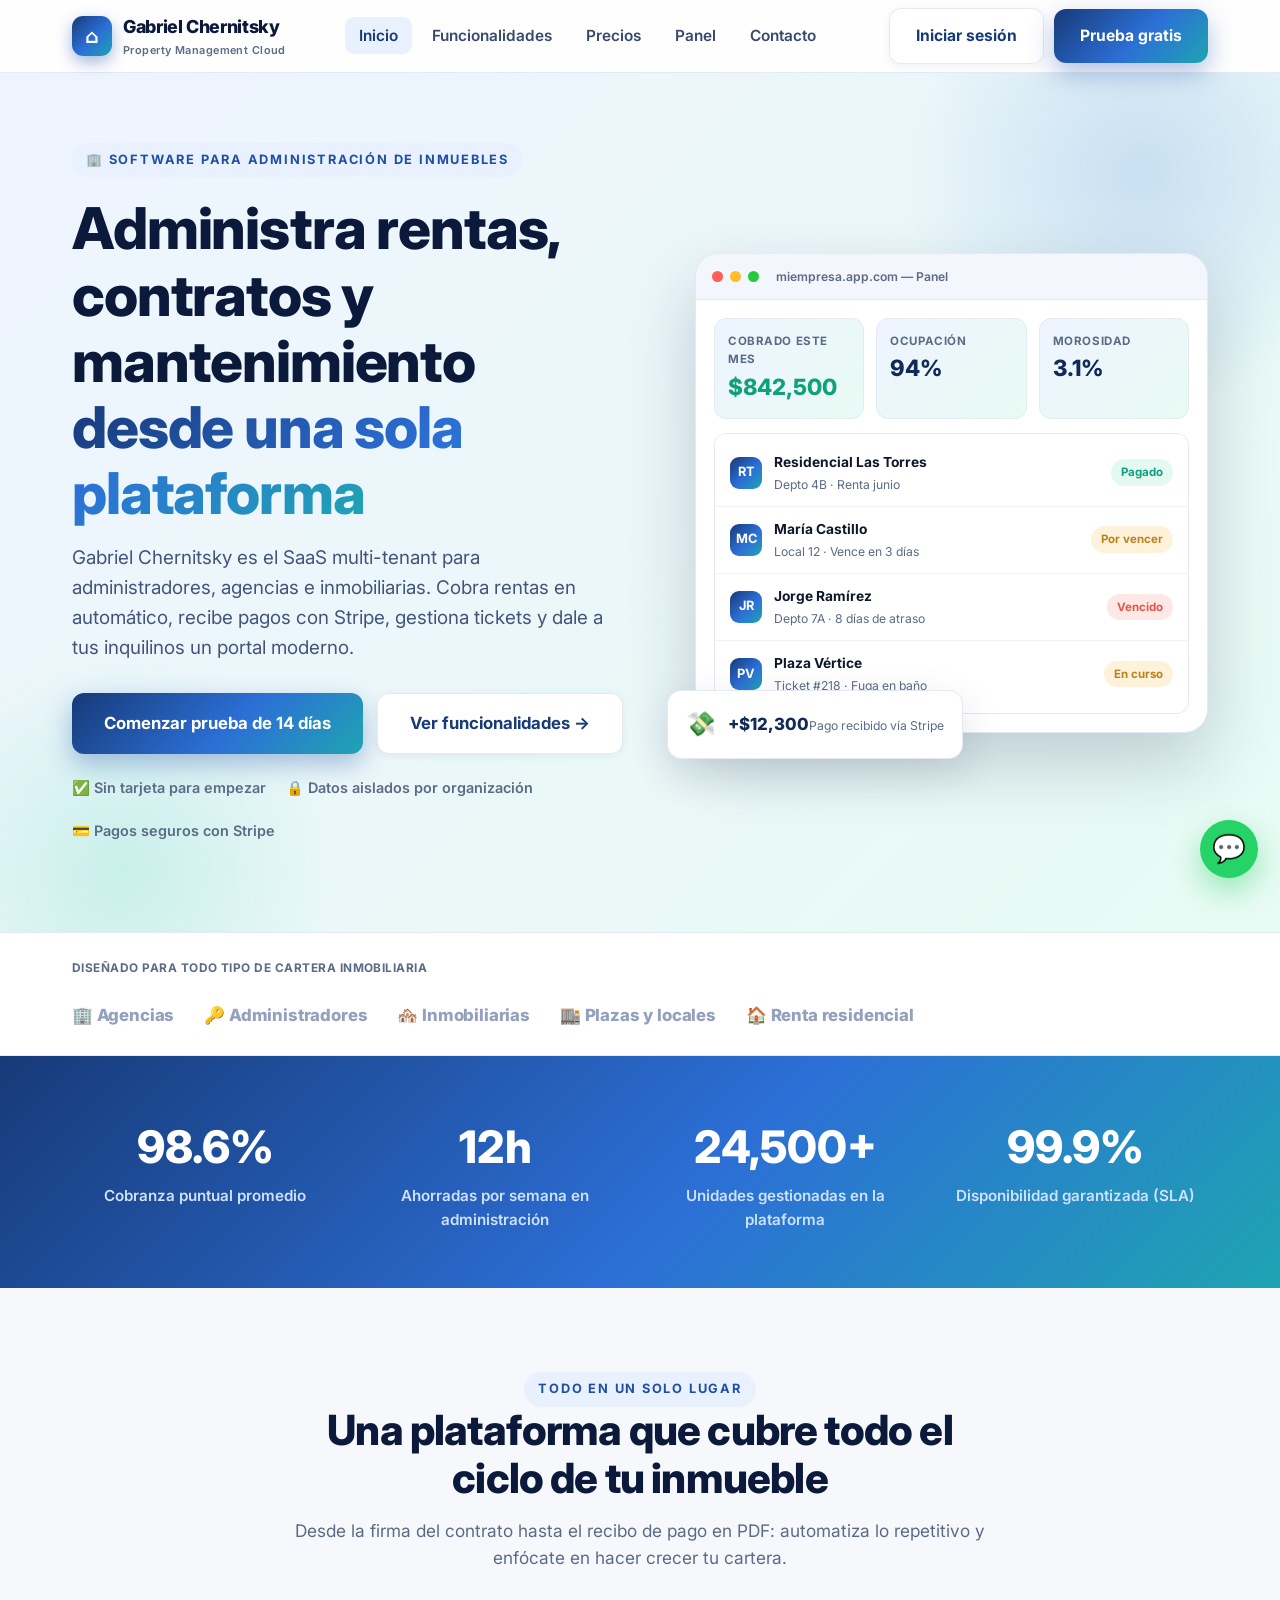
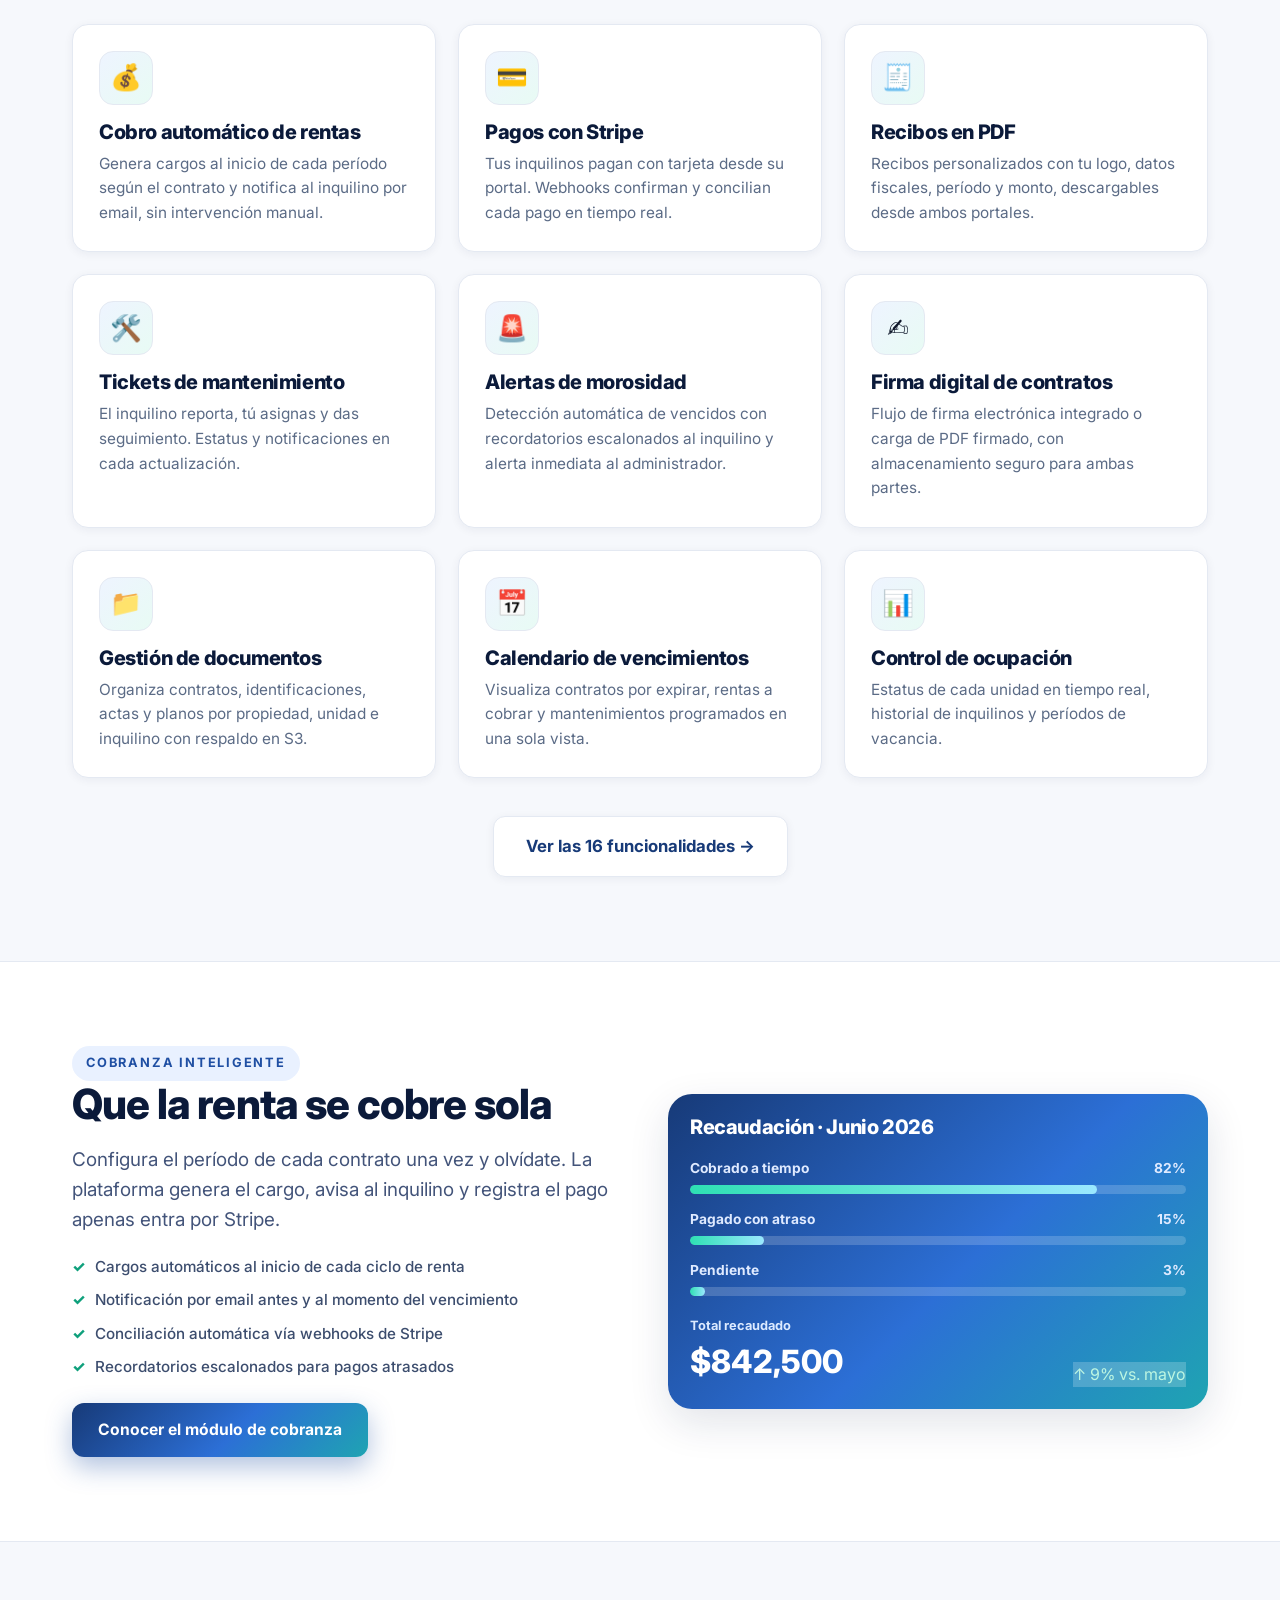
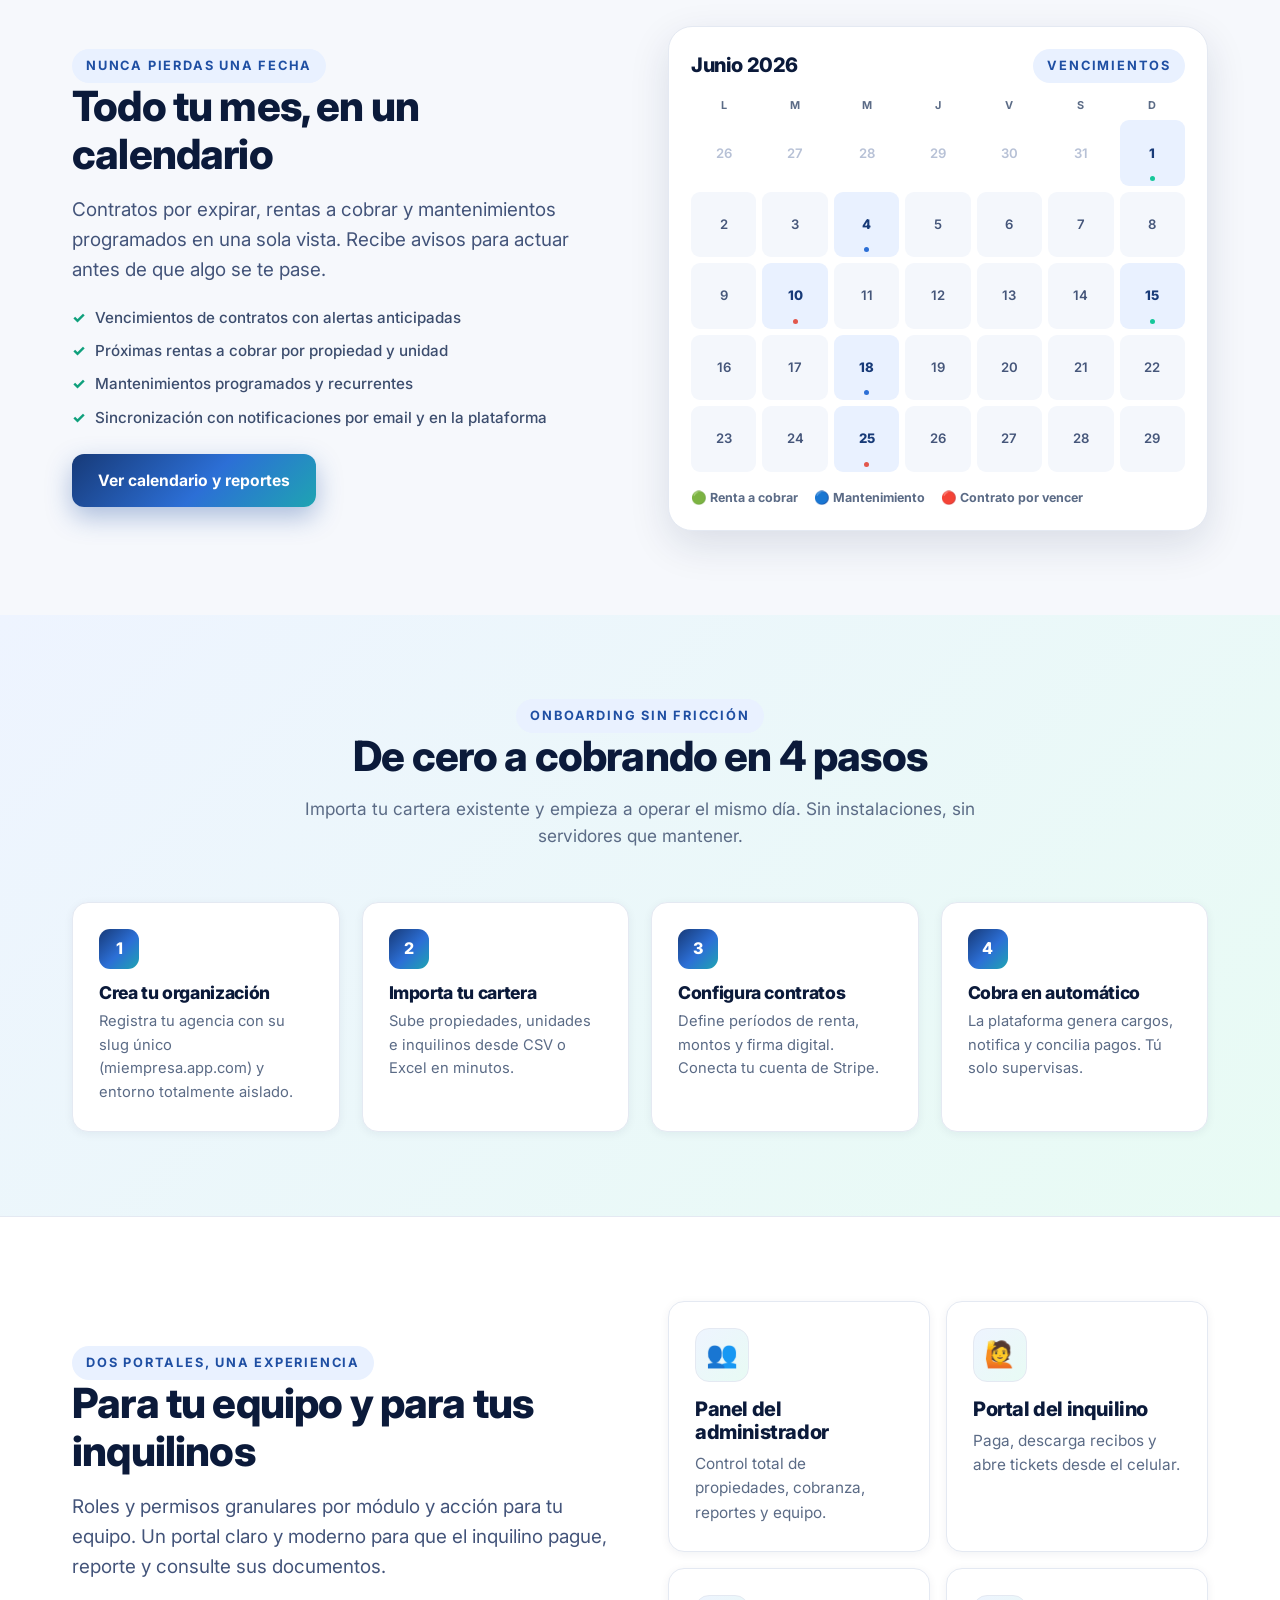
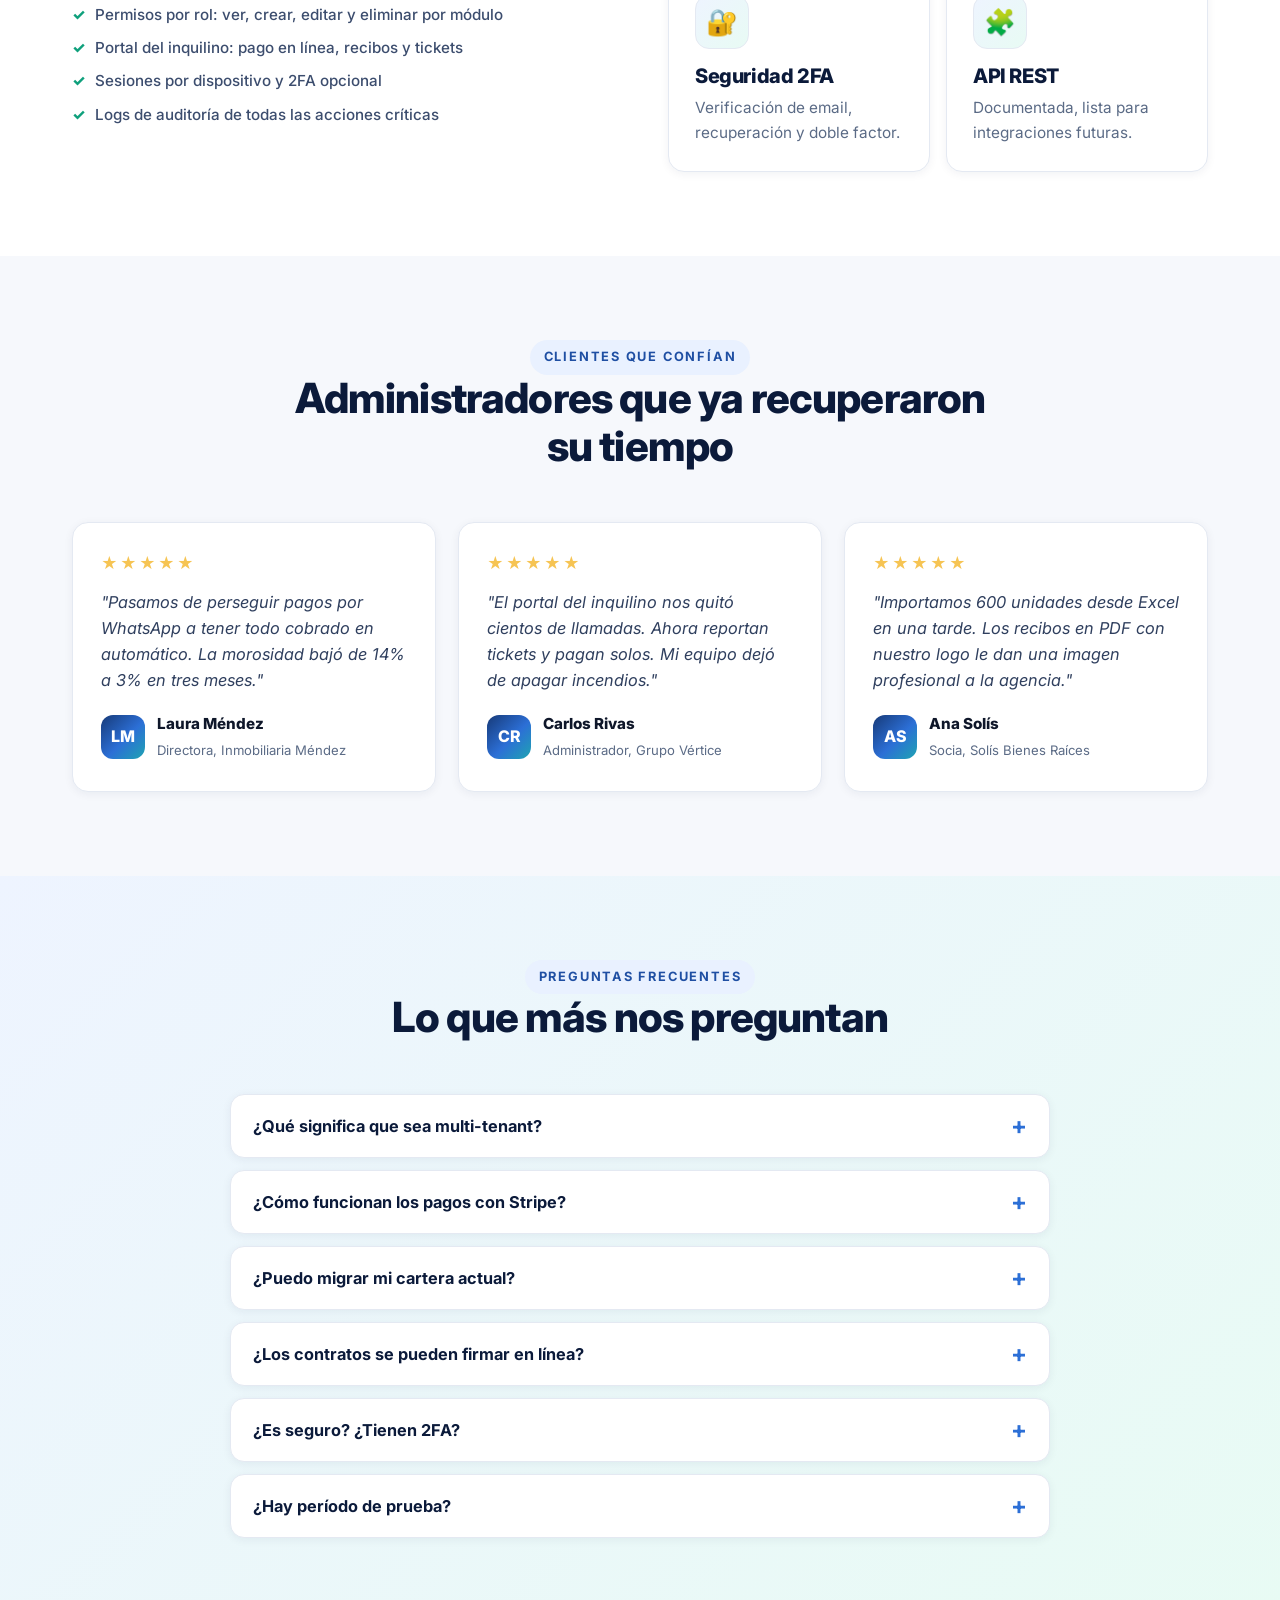
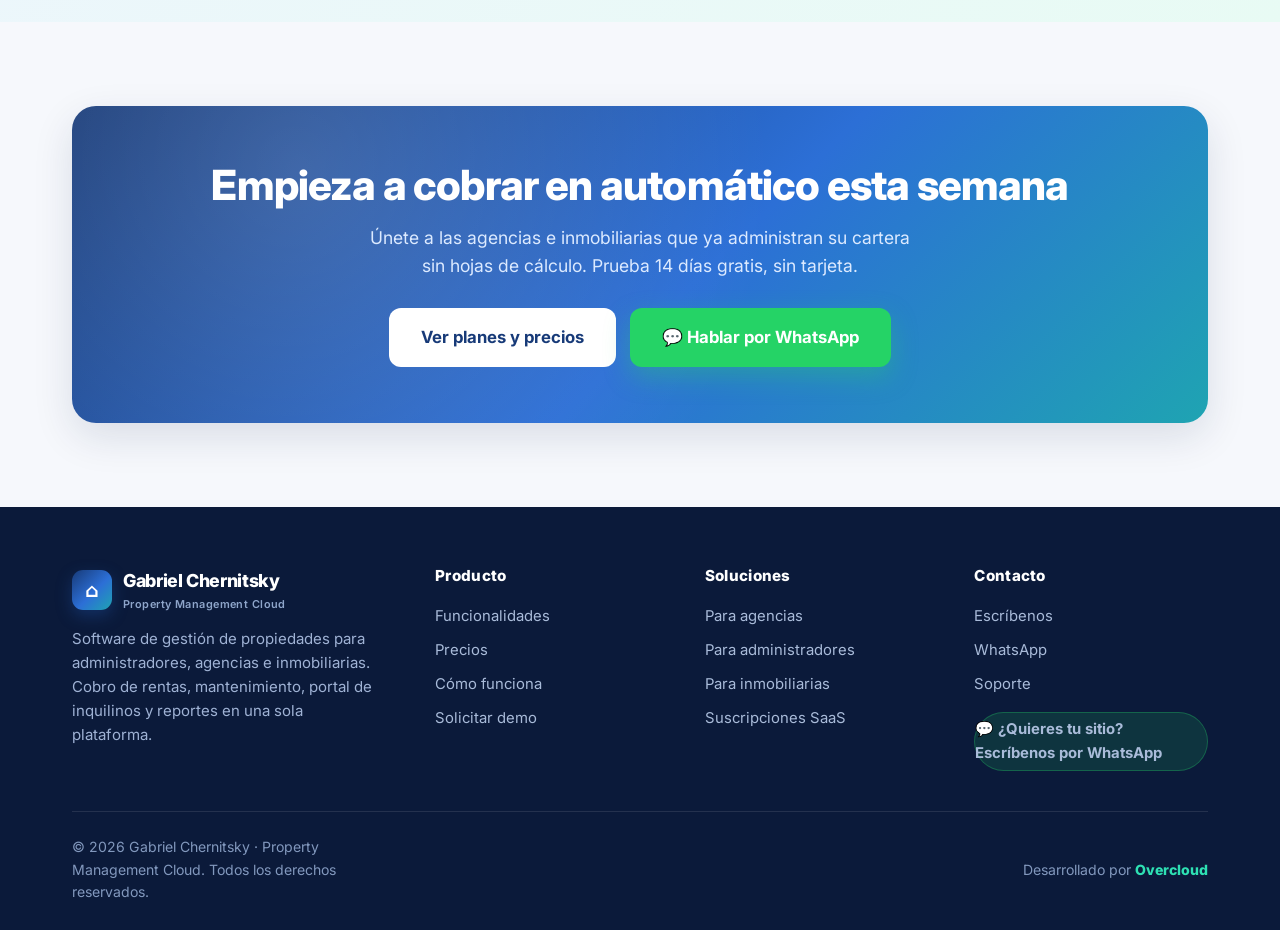
==== commit 270388d4: "build" ====
--- a/index.html
+++ b/index.html
@@ -25,7 +25,7 @@
         <li><a href="index.html" class="active">Inicio</a></li>
         <li><a href="funcionalidades.html">Funcionalidades</a></li>
         <li><a href="precios.html">Precios</a></li>
-        <li><a href="index.html#como-funciona">Cómo funciona</a></li>
+        <li><a href="app.html">Panel</a></li>
         <li><a href="contacto.html">Contacto</a></li>
       </ul>
       <div class="nav-cta">
